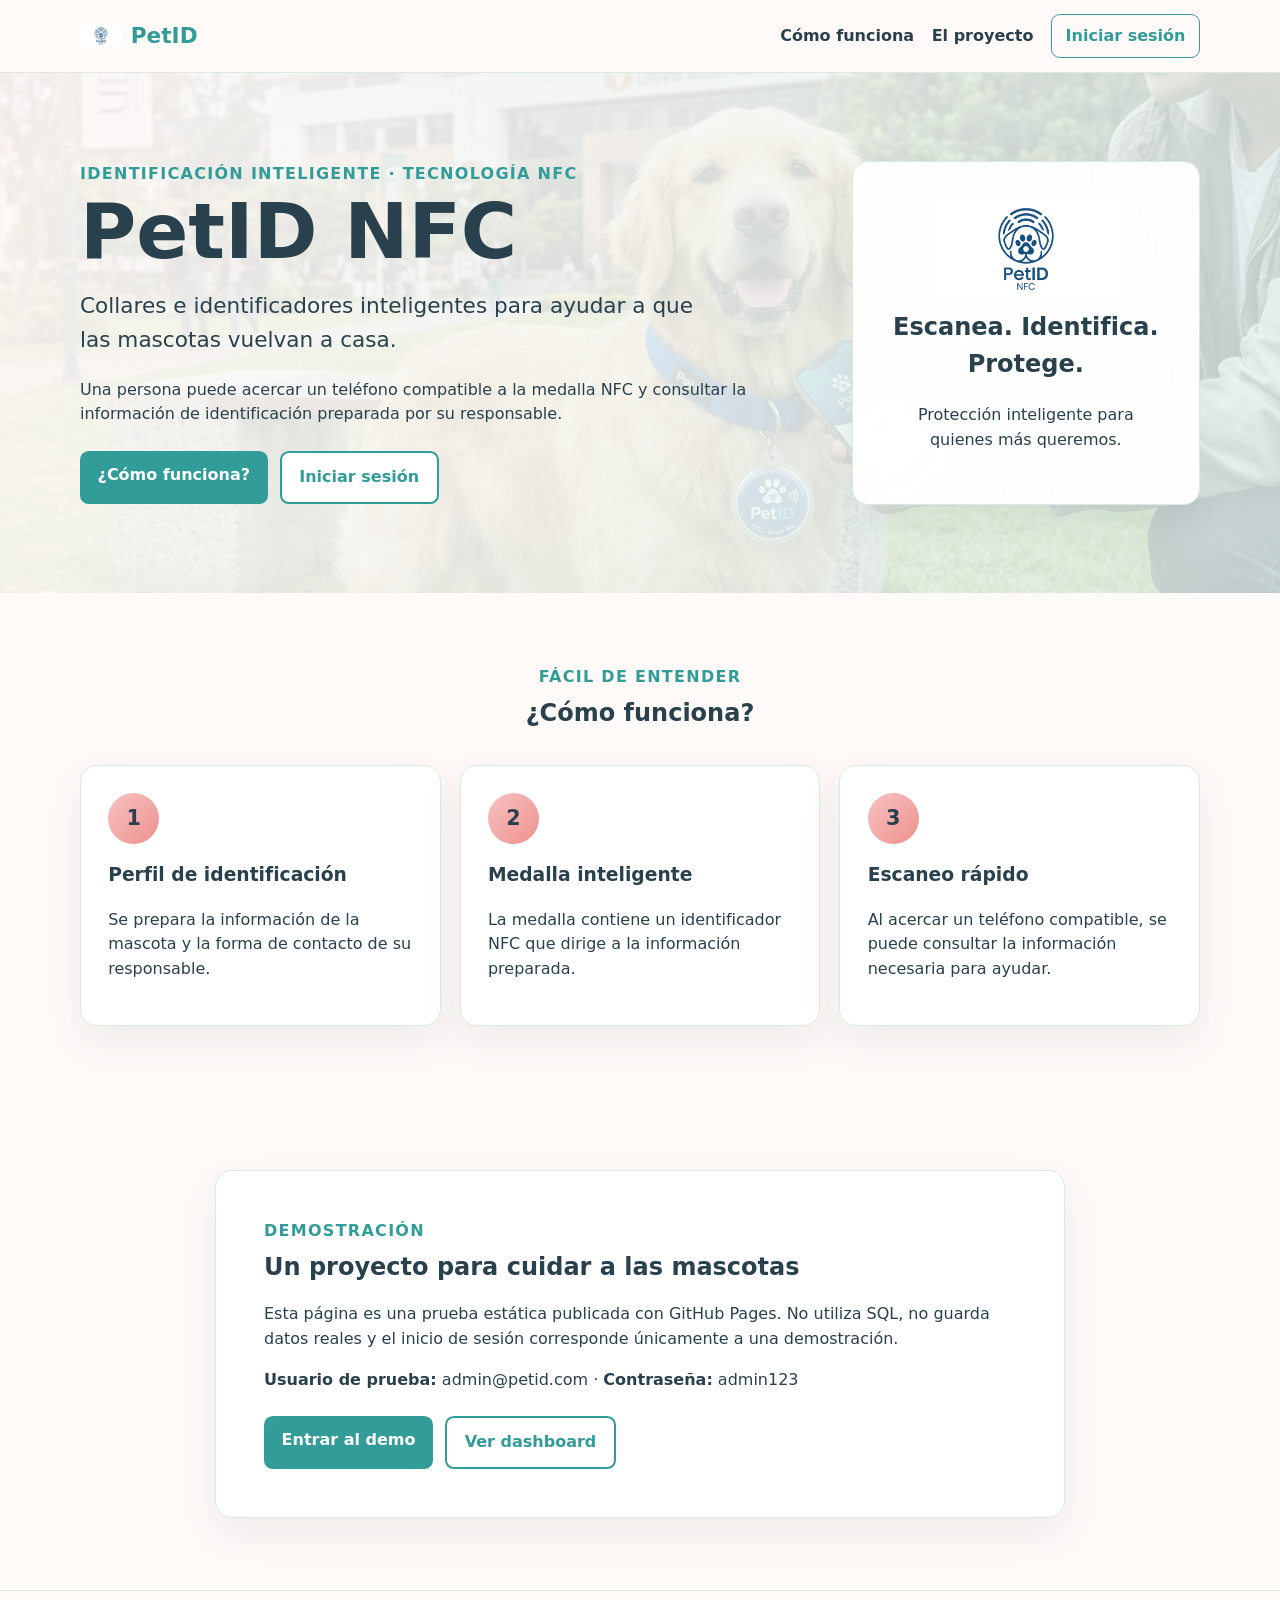
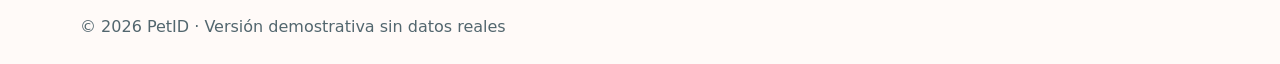
==== index.html @ a78df2a3 "Prepare test-2 static demo for GitHub Pages Co-authored-by: Copilot <223556219+Copilot@users.noreply" ====
<!DOCTYPE html>
<html lang="es">
<head>
  <meta charset="utf-8">
  <meta name="viewport" content="width=device-width, initial-scale=1">
  <meta name="description" content="Demostración estática de PetID, proyecto de identificación inteligente para mascotas.">
  <title>PetID | Identificación inteligente para mascotas</title>
  <link rel="stylesheet" href="styles.css">
</head>
<body>
  <header class="site-header">
    <nav class="nav container" aria-label="Navegación principal">
      <a class="brand" href="index.html"><img src="PetID/wwwroot/imagenes/Logo_PetID.png" alt="PetID">PetID</a>
      <div class="nav-links">
        <a href="#funcionamiento">Cómo funciona</a>
        <a href="#proyecto">El proyecto</a>
        <a class="nav-login" href="login.html">Iniciar sesión</a>
      </div>
    </nav>
  </header>

  <main>
    <section class="hero" id="inicio">
      <div class="container hero-grid">
        <div class="hero-copy">
          <span class="eyebrow">Identificación inteligente · Tecnología NFC</span>
          <h1>PetID NFC</h1>
          <p class="lead">Collares e identificadores inteligentes para ayudar a que las mascotas vuelvan a casa.</p>
          <p>Una persona puede acercar un teléfono compatible a la medalla NFC y consultar la información de identificación preparada por su responsable.</p>
          <div class="actions">
            <a class="button" href="#funcionamiento">¿Cómo funciona?</a>
            <a class="button button-outline" href="login.html">Iniciar sesión</a>
          </div>
        </div>
        <div class="hero-card">
          <img src="PetID/wwwroot/imagenes/Logo_PetID.png" alt="Logotipo de PetID">
          <h2>Escanea. Identifica. Protege.</h2>
          <p>Protección inteligente para quienes más queremos.</p>
        </div>
      </div>
    </section>

    <section class="section container" id="funcionamiento">
      <div class="section-heading">
        <span class="eyebrow">Fácil de entender</span>
        <h2>¿Cómo funciona?</h2>
      </div>
      <div class="steps">
        <article class="card step"><span class="number">1</span><h3>Perfil de identificación</h3><p>Se prepara la información de la mascota y la forma de contacto de su responsable.</p></article>
        <article class="card step"><span class="number">2</span><h3>Medalla inteligente</h3><p>La medalla contiene un identificador NFC que dirige a la información preparada.</p></article>
        <article class="card step"><span class="number">3</span><h3>Escaneo rápido</h3><p>Al acercar un teléfono compatible, se puede consultar la información necesaria para ayudar.</p></article>
      </div>
    </section>

    <section class="section container" id="proyecto">
      <div class="project-card">
        <span class="eyebrow">Demostración</span>
        <h2>Un proyecto para cuidar a las mascotas</h2>
        <p>Esta página es una prueba estática publicada con GitHub Pages. No utiliza SQL, no guarda datos reales y el inicio de sesión corresponde únicamente a una demostración.</p>
        <p><strong>Usuario de prueba:</strong> admin@petid.com · <strong>Contraseña:</strong> admin123</p>
        <div class="actions"><a class="button" href="login.html">Entrar al demo</a><a class="button button-outline" href="dashboard.html">Ver dashboard</a></div>
      </div>
    </section>
  </main>

  <footer><div class="container">&copy; 2026 PetID · Versión demostrativa sin datos reales</div></footer>
</body>
</html>
---- styles.css ----
:root { --ink:#29414d; --teal:#329c98; --mint:#63c6c1; --coral:#ee918c; --cream:#fffaf8; --line:#dbe8e5; }
* { box-sizing:border-box; }
html { scroll-behavior:smooth; }
body { margin:0; background:var(--cream); color:var(--ink); font-family:system-ui,-apple-system,"Segoe UI",sans-serif; line-height:1.55; }
a { color:var(--teal); }
.container { width:min(1120px,calc(100% - 2rem)); margin-inline:auto; }
.site-header,.dashboard-header { background:rgba(255,250,248,.96); border-bottom:1px solid var(--line); }
.nav { min-height:72px; display:flex; align-items:center; justify-content:space-between; gap:1rem; }
.brand { display:flex; align-items:center; gap:.55rem; color:var(--teal); font-size:1.35rem; font-weight:800; text-decoration:none; }
.brand img { width:42px; height:42px; object-fit:contain; }
.nav-links,.dashboard-nav { display:flex; align-items:center; flex-wrap:wrap; gap:1.1rem; }
.nav-links a,.dashboard-nav a { color:var(--ink); font-weight:700; text-decoration:none; }
.nav-login { padding:.55rem .85rem; border:1px solid var(--teal); border-radius:.55rem; color:var(--teal)!important; }
.hero { min-height:520px; display:flex; align-items:center; background:linear-gradient(110deg,rgba(255,250,248,.94),rgba(233,248,246,.82)),url("PetID/wwwroot/imagenes/Fondo_pagina_principal.png") center/cover; }
.hero-grid { display:grid; grid-template-columns:1.35fr .65fr; align-items:center; gap:3rem; padding-block:4.5rem; }
.eyebrow { color:var(--teal); font-weight:800; letter-spacing:.08em; text-transform:uppercase; }
h1,h2,h3,p { margin-top:0; }
h1 { margin:.35rem 0 1rem; font-size:clamp(2.6rem,7vw,4.8rem); line-height:1.05; }
.hero-card h2 { color:var(--ink); }
.lead { max-width:650px; font-size:clamp(1.1rem,2.5vw,1.35rem); }
.actions { display:flex; flex-wrap:wrap; gap:.75rem; margin-top:1.5rem; }
.button { display:inline-block; border:0; border-radius:.55rem; background:var(--teal); color:white!important; padding:.75rem 1.1rem; font-weight:800; text-decoration:none; text-align:center; cursor:pointer; }
.button-outline { border:2px solid var(--teal); background:white; color:var(--teal)!important; }
.hero-card,.card,.project-card,.auth-card { border:1px solid var(--line); border-radius:1rem; background:rgba(255,255,255,.96); box-shadow:0 1rem 2.5rem rgba(41,65,77,.08); }
.hero-card { padding:2.2rem; text-align:center; }
.hero-card img { width:min(190px,100%); }
.section { padding-block:4.5rem; }
.section-heading { text-align:center; margin-bottom:2rem; }
.section-heading h2 { margin:.35rem 0; }
.steps { display:grid; grid-template-columns:repeat(3,1fr); gap:1.2rem; }
.step { padding:1.7rem; }
.number { display:grid; width:3.2rem; height:3.2rem; place-items:center; margin-bottom:1rem; border-radius:50%; background:linear-gradient(135deg,#f7c2c4,var(--coral)); font-size:1.3rem; font-weight:800; }
.project-card { max-width:850px; margin-inline:auto; padding:clamp(1.5rem,5vw,3rem); }
.project-card h2 { margin:.3rem 0 1rem; }
footer { padding:1.5rem 0; border-top:1px solid var(--line); color:#52666e; }
.auth-page { min-height:100vh; display:grid; place-items:center; padding:1.5rem; background:linear-gradient(135deg,var(--cream),#e9f8f6); }
.auth-card { width:min(100%,460px); padding:clamp(1.5rem,5vw,2.5rem); }
.auth-brand { justify-content:center; margin-bottom:.8rem; }
.auth-card h1 { margin:.2rem 0 .5rem; font-size:2.2rem; text-align:center; }
.center { text-align:center; }
.muted { color:#52666e; }
.demo-credentials,.notice { margin:1.2rem 0; padding:1rem; border-left:4px solid var(--coral); border-radius:.5rem; background:#fff2f2; text-align:center; }
.auth-form { display:grid; gap:.65rem; }
.auth-form label { font-weight:800; }
.auth-form input { width:100%; padding:.75rem; border:1px solid #b9cdca; border-radius:.5rem; font:inherit; }
.auth-form input:focus { outline:3px solid rgba(50,156,152,.18); border-color:var(--teal); }
.full { width:100%; margin-top:.5rem; }
.form-message { min-height:1.4rem; margin:.25rem 0 0; }
.error { color:#a52b36; }
.disabled-button { background:#97a6a4; cursor:not-allowed; }
.dashboard-main { padding-block:2.5rem 4rem; }
.dashboard-nav button { border:0; border-radius:.5rem; background:var(--teal); color:white; padding:.55rem .8rem; font:inherit; font-weight:800; cursor:pointer; }
.welcome { margin-bottom:2rem; padding:1rem; border:1px solid #bce5cf; border-radius:.65rem; background:#e9f8ef; }
.dashboard-heading h1 { margin:.25rem 0 .5rem; font-size:clamp(2rem,5vw,3rem); }
.stats-grid { display:grid; grid-template-columns:repeat(4,1fr); gap:1rem; margin:2rem 0 3rem; }
.stat { padding:1.35rem; }
.stat h2 { min-height:3.1rem; font-size:1rem; }
.stat strong { display:block; font-size:2.1rem; }
.stat p { color:#52666e; font-size:.9rem; }
.stat-icon { display:block; font-size:1.8rem; }
.dashboard-section { margin-bottom:2.5rem; padding:1.5rem; border:1px solid var(--line); border-radius:1rem; background:white; }
.section-title { display:flex; justify-content:space-between; align-items:center; }
.status-grid { display:grid; grid-template-columns:repeat(3,1fr); gap:.8rem; margin:1.2rem 0; }
.status { display:flex; align-items:center; gap:.6rem; padding:.8rem; border-radius:.55rem; background:#f6f9f8; }
.status strong { margin-left:auto; }
.dot { width:.7rem; height:.7rem; border-radius:50%; }.green{background:#65b883}.yellow{background:#e4b74b}.gray{background:#a6b0af}
.empty-state { padding:2rem; border:1px dashed #cbdad7; border-radius:.65rem; text-align:center; }
.empty-state h3 { margin:.5rem 0; }
.chart-grid { display:grid; grid-template-columns:1.4fr 1fr; gap:1rem; margin-top:1.2rem; }
.chart { padding:1.2rem; }
.empty-chart { min-height:170px; display:grid; place-items:center; align-content:center; border-radius:.55rem; background:#f7faf9; text-align:center; }
@media (max-width:760px) {
  .nav { align-items:flex-start; flex-direction:column; justify-content:center; padding-block:.8rem; }
  .nav-links,.dashboard-nav { gap:.7rem 1rem; }
  .hero-grid,.steps,.stats-grid,.status-grid,.chart-grid { grid-template-columns:1fr; }
  .hero-card { max-width:360px; }
  .stats-grid { gap:.8rem; }
}
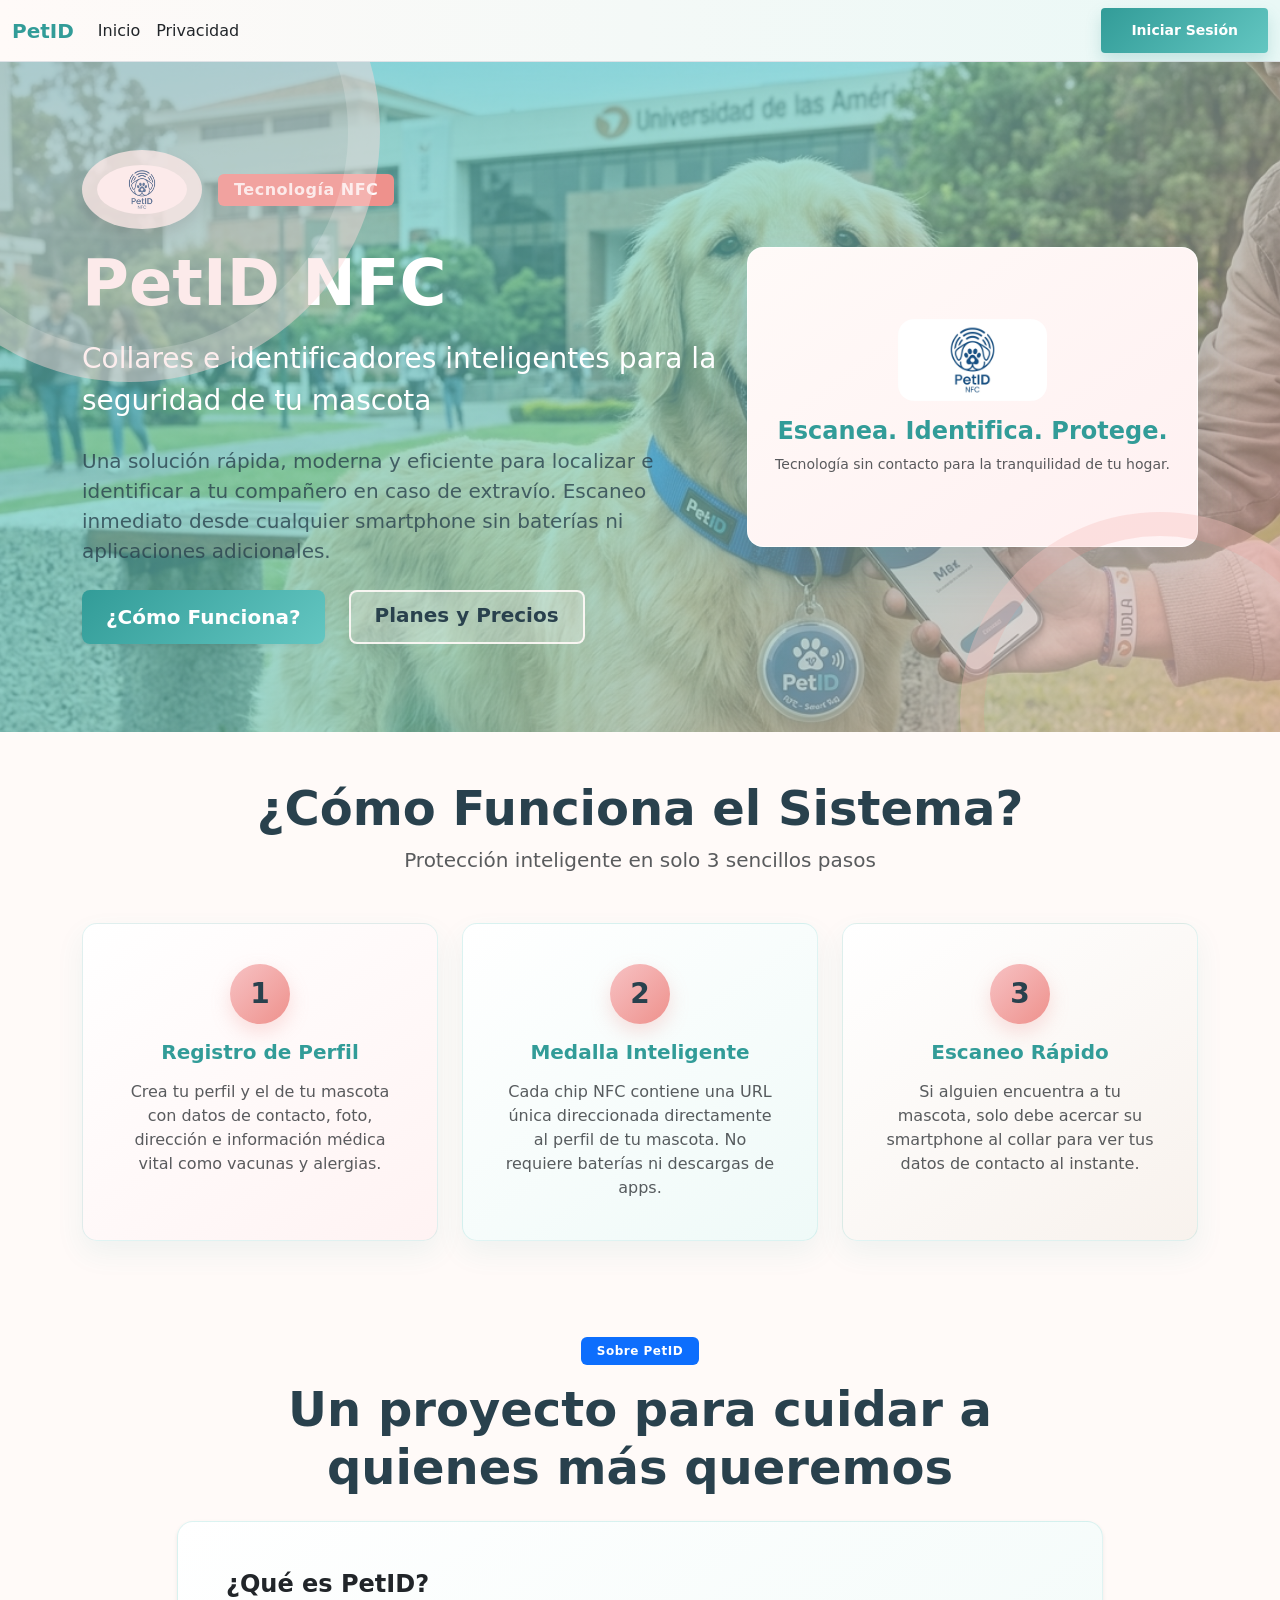
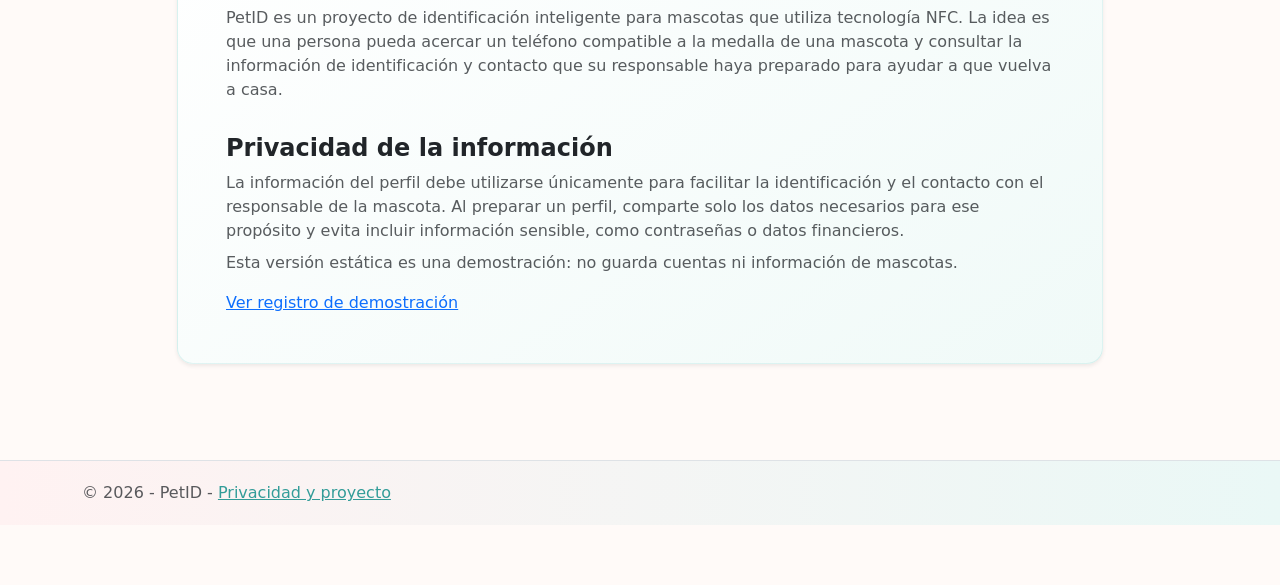
==== commit 6926d9d5: "Match static demo to original PetID visuals Co-authored-by: Copilot <223556219+Copilot@users.noreply" ====
--- a/index.html
+++ b/index.html
@@ -1,68 +1,93 @@
 <!DOCTYPE html>
 <html lang="es">
 <head>
-  <meta charset="utf-8">
-  <meta name="viewport" content="width=device-width, initial-scale=1">
-  <meta name="description" content="Demostración estática de PetID, proyecto de identificación inteligente para mascotas.">
-  <title>PetID | Identificación inteligente para mascotas</title>
-  <link rel="stylesheet" href="styles.css">
+    <meta charset="utf-8" />
+    <meta name="viewport" content="width=device-width, initial-scale=1.0" />
+    <title>PetID NFC - Identificación Inteligente para Mascotas</title>
+    <link rel="stylesheet" href="PetID/wwwroot/lib/bootstrap/dist/css/bootstrap.min.css" />
+    <link rel="stylesheet" href="PetID/wwwroot/css/site.css" />
+    <link rel="stylesheet" href="PetID/wwwroot/css/index.css" />
+    <style>
+        .hero-overlay { background-image: linear-gradient(125deg, rgba(99, 198, 193, 0.68) 0%, rgba(114, 208, 200, 0.62) 48%, rgba(238, 145, 140, 0.65) 100%), url('PetID/wwwroot/imagenes/Fondo_pagina_principal.png'); }
+    </style>
 </head>
 <body>
-  <header class="site-header">
-    <nav class="nav container" aria-label="Navegación principal">
-      <a class="brand" href="index.html"><img src="PetID/wwwroot/imagenes/Logo_PetID.png" alt="PetID">PetID</a>
-      <div class="nav-links">
-        <a href="#funcionamiento">Cómo funciona</a>
-        <a href="#proyecto">El proyecto</a>
-        <a class="nav-login" href="login.html">Iniciar sesión</a>
-      </div>
-    </nav>
-  </header>
+    <header>
+        <nav class="navbar navbar-expand-sm navbar-toggleable-sm navbar-light bg-white border-bottom box-shadow mb-0">
+            <div class="container-fluid">
+                <a class="navbar-brand" href="index.html">PetID</a>
+                <button class="navbar-toggler" type="button" data-bs-toggle="collapse" data-bs-target="#mainNav" aria-controls="mainNav" aria-expanded="false" aria-label="Abrir navegación">
+                    <span class="navbar-toggler-icon"></span>
+                </button>
+                <div class="navbar-collapse collapse d-sm-inline-flex justify-content-between" id="mainNav">
+                    <ul class="navbar-nav flex-grow-1">
+                        <li class="nav-item"><a class="nav-link text-dark" href="index.html">Inicio</a></li>
+                        <li class="nav-item"><a class="nav-link text-dark" href="#privacidad">Privacidad</a></li>
+                    </ul>
+                    <ul class="navbar-nav"><li class="nav-item"><a class="btn btn-primary btn-sm" href="login.html">Iniciar Sesión</a></li></ul>
+                </div>
+            </div>
+        </nav>
+    </header>
 
-  <main>
-    <section class="hero" id="inicio">
-      <div class="container hero-grid">
-        <div class="hero-copy">
-          <span class="eyebrow">Identificación inteligente · Tecnología NFC</span>
-          <h1>PetID NFC</h1>
-          <p class="lead">Collares e identificadores inteligentes para ayudar a que las mascotas vuelvan a casa.</p>
-          <p>Una persona puede acercar un teléfono compatible a la medalla NFC y consultar la información de identificación preparada por su responsable.</p>
-          <div class="actions">
-            <a class="button" href="#funcionamiento">¿Cómo funciona?</a>
-            <a class="button button-outline" href="login.html">Iniciar sesión</a>
-          </div>
+    <div class="hero-wrapper mb-0">
+        <div class="hero-overlay d-flex align-items-center">
+            <div class="container text-white py-5">
+                <div class="row align-items-center">
+                    <div class="col-lg-7">
+                        <div class="d-flex align-items-center gap-3 mb-3">
+                            <img src="PetID/wwwroot/imagenes/Logo_PetID.png" alt="PetID Logo" class="hero-logo rounded-circle shadow" />
+                            <span class="badge bg-primary fs-6 px-3 py-2">Tecnología NFC</span>
+                        </div>
+                        <h1 class="display-3 fw-bold mb-3">PetID NFC</h1>
+                        <p class="lead fs-3 fw-normal mb-4">Collares e identificadores inteligentes para la seguridad de tu mascota</p>
+                        <p class="fs-5 mb-4 text-light opacity-90">Una solución rápida, moderna y eficiente para localizar e identificar a tu compañero en caso de extravío. Escaneo inmediato desde cualquier smartphone sin baterías ni aplicaciones adicionales.</p>
+                        <div class="d-grid gap-3 d-sm-flex justify-content-sm-start">
+                            <a href="#funcionamiento" class="btn btn-primary btn-lg px-4 me-sm-2 shadow-sm">¿Cómo Funciona?</a>
+                            <a href="#precios" class="btn btn-outline-light btn-lg px-4">Planes y Precios</a>
+                        </div>
+                    </div>
+                    <div class="col-lg-5 text-center mt-5 mt-lg-0">
+                        <div class="hero-card p-4 rounded-4 shadow-lg bg-white text-dark">
+                            <img src="PetID/wwwroot/imagenes/Logo_PetID.png" alt="PetID Logo Grande" class="img-fluid rounded-4 mb-3 logo-preview" />
+                            <h4 class="fw-bold mb-2">Escanea. Identifica. Protege.</h4>
+                            <p class="text-muted small mb-0">Tecnología sin contacto para la tranquilidad de tu hogar.</p>
+                        </div>
+                    </div>
+                </div>
+            </div>
         </div>
-        <div class="hero-card">
-          <img src="PetID/wwwroot/imagenes/Logo_PetID.png" alt="Logotipo de PetID">
-          <h2>Escanea. Identifica. Protege.</h2>
-          <p>Protección inteligente para quienes más queremos.</p>
-        </div>
-      </div>
-    </section>
+    </div>
 
-    <section class="section container" id="funcionamiento">
-      <div class="section-heading">
-        <span class="eyebrow">Fácil de entender</span>
-        <h2>¿Cómo funciona?</h2>
-      </div>
-      <div class="steps">
-        <article class="card step"><span class="number">1</span><h3>Perfil de identificación</h3><p>Se prepara la información de la mascota y la forma de contacto de su responsable.</p></article>
-        <article class="card step"><span class="number">2</span><h3>Medalla inteligente</h3><p>La medalla contiene un identificador NFC que dirige a la información preparada.</p></article>
-        <article class="card step"><span class="number">3</span><h3>Escaneo rápido</h3><p>Al acercar un teléfono compatible, se puede consultar la información necesaria para ayudar.</p></article>
-      </div>
-    </section>
+    <div class="container">
+        <section id="funcionamiento" class="mb-5 pt-5">
+            <div class="text-center mb-5">
+                <h2 class="fw-bold display-5 text-dark">¿Cómo Funciona el Sistema?</h2>
+                <p class="text-muted lead">Protección inteligente en solo 3 sencillos pasos</p>
+            </div>
+            <div class="row g-4">
+                <div class="col-md-4"><div class="card custom-card h-100 shadow-sm border-0 text-center p-4"><div class="card-body"><div class="step-badge mb-3">1</div><h4 class="card-title fw-bold mb-3">Registro de Perfil</h4><p class="card-text text-muted">Crea tu perfil y el de tu mascota con datos de contacto, foto, dirección e información médica vital como vacunas y alergias.</p></div></div></div>
+                <div class="col-md-4"><div class="card custom-card h-100 shadow-sm border-0 text-center p-4"><div class="card-body"><div class="step-badge mb-3">2</div><h4 class="card-title fw-bold mb-3">Medalla Inteligente</h4><p class="card-text text-muted">Cada chip NFC contiene una URL única direccionada directamente al perfil de tu mascota. No requiere baterías ni descargas de apps.</p></div></div></div>
+                <div class="col-md-4"><div class="card custom-card h-100 shadow-sm border-0 text-center p-4"><div class="card-body"><div class="step-badge mb-3">3</div><h4 class="card-title fw-bold mb-3">Escaneo Rápido</h4><p class="card-text text-muted">Si alguien encuentra a tu mascota, solo debe acercar su smartphone al collar para ver tus datos de contacto al instante.</p></div></div></div>
+            </div>
+        </section>
 
-    <section class="section container" id="proyecto">
-      <div class="project-card">
-        <span class="eyebrow">Demostración</span>
-        <h2>Un proyecto para cuidar a las mascotas</h2>
-        <p>Esta página es una prueba estática publicada con GitHub Pages. No utiliza SQL, no guarda datos reales y el inicio de sesión corresponde únicamente a una demostración.</p>
-        <p><strong>Usuario de prueba:</strong> admin@petid.com · <strong>Contraseña:</strong> admin123</p>
-        <div class="actions"><a class="button" href="login.html">Entrar al demo</a><a class="button button-outline" href="dashboard.html">Ver dashboard</a></div>
-      </div>
-    </section>
-  </main>
+        <section id="privacidad" class="py-5" aria-labelledby="privacidad-titulo">
+            <div class="row justify-content-center"><div class="col-lg-10">
+                <div class="text-center mb-4"><span class="badge bg-primary px-3 py-2">Sobre PetID</span><h2 id="privacidad-titulo" class="fw-bold display-5 text-dark mt-3">Un proyecto para cuidar a quienes más queremos</h2></div>
+                <div class="card border-0 shadow-sm p-4 p-md-5">
+                    <h3 class="h4 fw-bold">¿Qué es PetID?</h3>
+                    <p class="text-muted">PetID es un proyecto de identificación inteligente para mascotas que utiliza tecnología NFC. La idea es que una persona pueda acercar un teléfono compatible a la medalla de una mascota y consultar la información de identificación y contacto que su responsable haya preparado para ayudar a que vuelva a casa.</p>
+                    <h3 class="h4 fw-bold mt-3">Privacidad de la información</h3>
+                    <p class="text-muted mb-2">La información del perfil debe utilizarse únicamente para facilitar la identificación y el contacto con el responsable de la mascota. Al preparar un perfil, comparte solo los datos necesarios para ese propósito y evita incluir información sensible, como contraseñas o datos financieros.</p>
+                    <p class="text-muted mb-0">Esta versión estática es una demostración: no guarda cuentas ni información de mascotas.</p>
+                    <p class="mt-3 mb-0"><a href="register.html">Ver registro de demostración</a></p>
+                </div>
+            </div></div>
+        </section>
+    </div>
 
-  <footer><div class="container">&copy; 2026 PetID · Versión demostrativa sin datos reales</div></footer>
+    <footer class="border-top footer text-muted mt-5"><div class="container">&copy; 2026 - PetID - <a href="#privacidad">Privacidad y proyecto</a></div></footer>
+    <script src="PetID/wwwroot/lib/bootstrap/dist/js/bootstrap.bundle.min.js"></script>
 </body>
 </html>
--- a/PetID/wwwroot/css/site.css
+++ b/PetID/wwwroot/css/site.css
@@ -0,0 +1,31 @@
+html {
+  font-size: 14px;
+}
+
+@media (min-width: 768px) {
+  html {
+    font-size: 16px;
+  }
+}
+
+.btn:focus, .btn:active:focus, .btn-link.nav-link:focus, .form-control:focus, .form-check-input:focus {
+  box-shadow: 0 0 0 0.1rem white, 0 0 0 0.25rem #258cfb;
+}
+
+html {
+  position: relative;
+  min-height: 100%;
+}
+
+body {
+  margin-bottom: 60px;
+}
+
+.form-floating > .form-control-plaintext::placeholder, .form-floating > .form-control::placeholder {
+  color: var(--bs-secondary-color);
+  text-align: end;
+}
+
+.form-floating > .form-control-plaintext:focus::placeholder, .form-floating > .form-control:focus::placeholder {
+  text-align: start;
+}
--- a/PetID/wwwroot/css/index.css
+++ b/PetID/wwwroot/css/index.css
@@ -0,0 +1,311 @@
+/* Hero Section Styles */
+.hero-wrapper {
+    position: relative;
+    overflow: hidden;
+}
+
+.hero-overlay {
+    position: relative;
+    background: linear-gradient(125deg, rgba(99, 198, 193, 0.68) 0%, rgba(114, 208, 200, 0.62) 48%, rgba(238, 145, 140, 0.65) 100%),
+                url('/imagenes/Fondo_pagina_principal.png') center/cover no-repeat;
+    background-attachment: fixed;
+    min-height: 600px;
+    display: flex;
+    align-items: center;
+    justify-content: center;
+    padding: 40px 0;
+}
+
+.hero-overlay::before {
+    content: '';
+    position: absolute;
+    width: 500px;
+    height: 500px;
+    background: rgba(247, 194, 196, 0.35);
+    border: 2rem solid rgba(255, 250, 248, 0.18);
+    border-radius: 50%;
+    top: -180px;
+    left: -120px;
+}
+
+.hero-overlay::after {
+    content: '';
+    position: absolute;
+    width: 400px;
+    height: 400px;
+    background: rgba(255, 250, 248, 0.22);
+    border: 1.5rem solid rgba(238, 145, 140, 0.2);
+    border-radius: 50%;
+    bottom: -180px;
+    right: -80px;
+}
+
+/* Hero Logo */
+.hero-logo {
+    max-width: 120px;
+    height: auto;
+    background: rgba(255, 255, 255, 0.1);
+    padding: 15px;
+    border-radius: 50%;
+    transition: transform 0.3s ease;
+}
+
+.hero-logo:hover {
+    transform: scale(1.05);
+}
+
+/* Hero Card */
+.hero-card {
+    transition: transform 0.3s ease, box-shadow 0.3s ease;
+    min-height: 300px;
+    display: flex;
+    flex-direction: column;
+    justify-content: center;
+    align-items: center;
+}
+
+.hero-card:hover {
+    transform: translateY(-10px);
+    box-shadow: 0 15px 35px rgba(0, 60, 122, 0.2) !important;
+}
+
+.logo-preview {
+    max-width: 150px;
+    height: auto;
+}
+
+/* Step Badge */
+.step-badge {
+    width: 60px;
+    height: 60px;
+    background: linear-gradient(135deg, #0066cc, #1a7fd9);
+    border-radius: 50%;
+    display: flex;
+    align-items: center;
+    justify-content: center;
+    font-size: 28px;
+    font-weight: bold;
+    color: white;
+    margin: 0 auto;
+    box-shadow: 0 4px 15px rgba(0, 102, 204, 0.3);
+}
+
+/* Custom Card Styles */
+.custom-card {
+    transition: all 0.3s ease;
+    border-radius: 15px;
+    background: #f8f9fa;
+}
+
+.custom-card:hover {
+    transform: translateY(-5px);
+    box-shadow: 0 10px 25px rgba(0, 60, 122, 0.15) !important;
+    background: white;
+}
+
+.custom-card .card-title {
+    color: #003d7a;
+    font-size: 20px;
+}
+
+/* Responsive adjustments */
+@media (max-width: 768px) {
+    .hero-overlay {
+        min-height: 400px;
+        padding: 20px 0;
+    }
+
+    .hero-logo {
+        max-width: 100px;
+    }
+
+    .logo-preview {
+        max-width: 120px;
+    }
+
+    h1.display-3 {
+        font-size: 2rem !important;
+    }
+
+    .lead {
+        font-size: 1.1rem !important;
+    }
+}
+
+/* Button Styles */
+.btn-primary {
+    background: linear-gradient(135deg, #0066cc, #1a7fd9);
+    border: none;
+    padding: 12px 30px;
+    font-weight: 600;
+    transition: all 0.3s ease;
+}
+
+.btn-primary:hover {
+    background: linear-gradient(135deg, #0052a3, #1565b8);
+    transform: translateY(-2px);
+    box-shadow: 0 8px 20px rgba(0, 102, 204, 0.3);
+}
+
+.btn-outline-light {
+    border: 2px solid white;
+    color: white;
+    font-weight: 600;
+    transition: all 0.3s ease;
+}
+
+.btn-outline-light:hover {
+    background: rgba(255, 255, 255, 0.1);
+    border-color: white;
+    color: white;
+}
+
+/* Badge Styles */
+.badge {
+    font-weight: 600;
+    letter-spacing: 0.5px;
+}
+
+/* Text utility classes */
+.text-light {
+    color: rgba(255, 255, 255, 0.9) !important;
+}
+
+.opacity-90 {
+    opacity: 0.9;
+}
+
+:root {
+    --petid-cream: #e9e1da;
+    --petid-blush: #f7c2c4;
+    --petid-coral: #ee918c;
+    --petid-mint: #63c6c1;
+    --petid-teal: #329c98;
+    --petid-ink: #29414d;
+}
+
+body {
+    background: #fffaf8;
+}
+
+.navbar {
+    background: linear-gradient(90deg, #fffaf8, #e9f8f6) !important;
+}
+
+.navbar .navbar-brand {
+    color: var(--petid-teal);
+    font-weight: 800;
+}
+
+.navbar .nav-link:hover {
+    color: var(--petid-coral) !important;
+}
+
+.hero-overlay {
+    color: var(--petid-ink) !important;
+}
+
+.hero-overlay .text-light {
+    color: rgba(41, 65, 77, 0.88) !important;
+}
+
+.hero-overlay .badge {
+    color: #fff;
+    background: var(--petid-coral) !important;
+}
+
+.hero-logo {
+    background: rgba(255, 250, 248, 0.78);
+    box-shadow: 0 0.75rem 2rem rgba(41, 65, 77, 0.12);
+}
+
+.hero-card {
+    border: 1px solid rgba(255, 255, 255, 0.8);
+    background: linear-gradient(145deg, #fffaf8, #fff0f1) !important;
+    box-shadow: 0 1.25rem 3rem rgba(67, 94, 103, 0.2) !important;
+}
+
+.hero-card h4 {
+    color: var(--petid-teal);
+}
+
+.btn-primary {
+    color: #fff;
+    background: linear-gradient(135deg, #329c98, #63c6c1);
+    box-shadow: 0 0.5rem 1rem rgba(50, 156, 152, 0.22);
+}
+
+.btn-primary:hover {
+    color: #fff;
+    background: linear-gradient(135deg, #278b87, #4bb7b1);
+}
+
+.btn-outline-light {
+    color: var(--petid-ink);
+    background: rgba(255, 250, 248, 0.28);
+    border-color: rgba(255, 250, 248, 0.9);
+}
+
+.btn-outline-light:hover {
+    color: var(--petid-ink);
+    background: #fffaf8;
+    border-color: #fffaf8;
+}
+
+#funcionamiento {
+    position: relative;
+}
+
+#funcionamiento h2,
+#privacidad h2 {
+    color: var(--petid-ink) !important;
+}
+
+.custom-card {
+    border: 1px solid rgba(99, 198, 193, 0.2) !important;
+    background: linear-gradient(145deg, #fff, #effaf8);
+    box-shadow: 0 0.75rem 1.75rem rgba(50, 156, 152, 0.08) !important;
+}
+
+.row.g-4 > div:nth-child(1) .custom-card {
+    background: linear-gradient(145deg, #fff, #fff3f3);
+}
+
+.row.g-4 > div:nth-child(2) .custom-card {
+    background: linear-gradient(145deg, #fff, #effaf8);
+}
+
+.row.g-4 > div:nth-child(3) .custom-card {
+    background: linear-gradient(145deg, #fff, #f8f2ed);
+}
+
+.custom-card:hover {
+    background: linear-gradient(145deg, #fffaf8, #fce7e7);
+    box-shadow: 0 1rem 2rem rgba(238, 145, 140, 0.18) !important;
+}
+
+.custom-card .card-title {
+    color: var(--petid-teal);
+}
+
+.step-badge {
+    color: var(--petid-ink);
+    background: linear-gradient(135deg, var(--petid-blush), var(--petid-coral));
+    box-shadow: 0 0.5rem 1.2rem rgba(238, 145, 140, 0.28);
+}
+
+#privacidad .card {
+    background: linear-gradient(145deg, #fff, #f0faf8);
+    border: 1px solid rgba(99, 198, 193, 0.2) !important;
+    border-radius: 1rem;
+}
+
+footer {
+    padding: 1.25rem 0;
+    background: linear-gradient(90deg, #fff2f2, #eaf8f6);
+    border-color: rgba(99, 198, 193, 0.3) !important;
+}
+
+footer a {
+    color: var(--petid-teal);
+}
